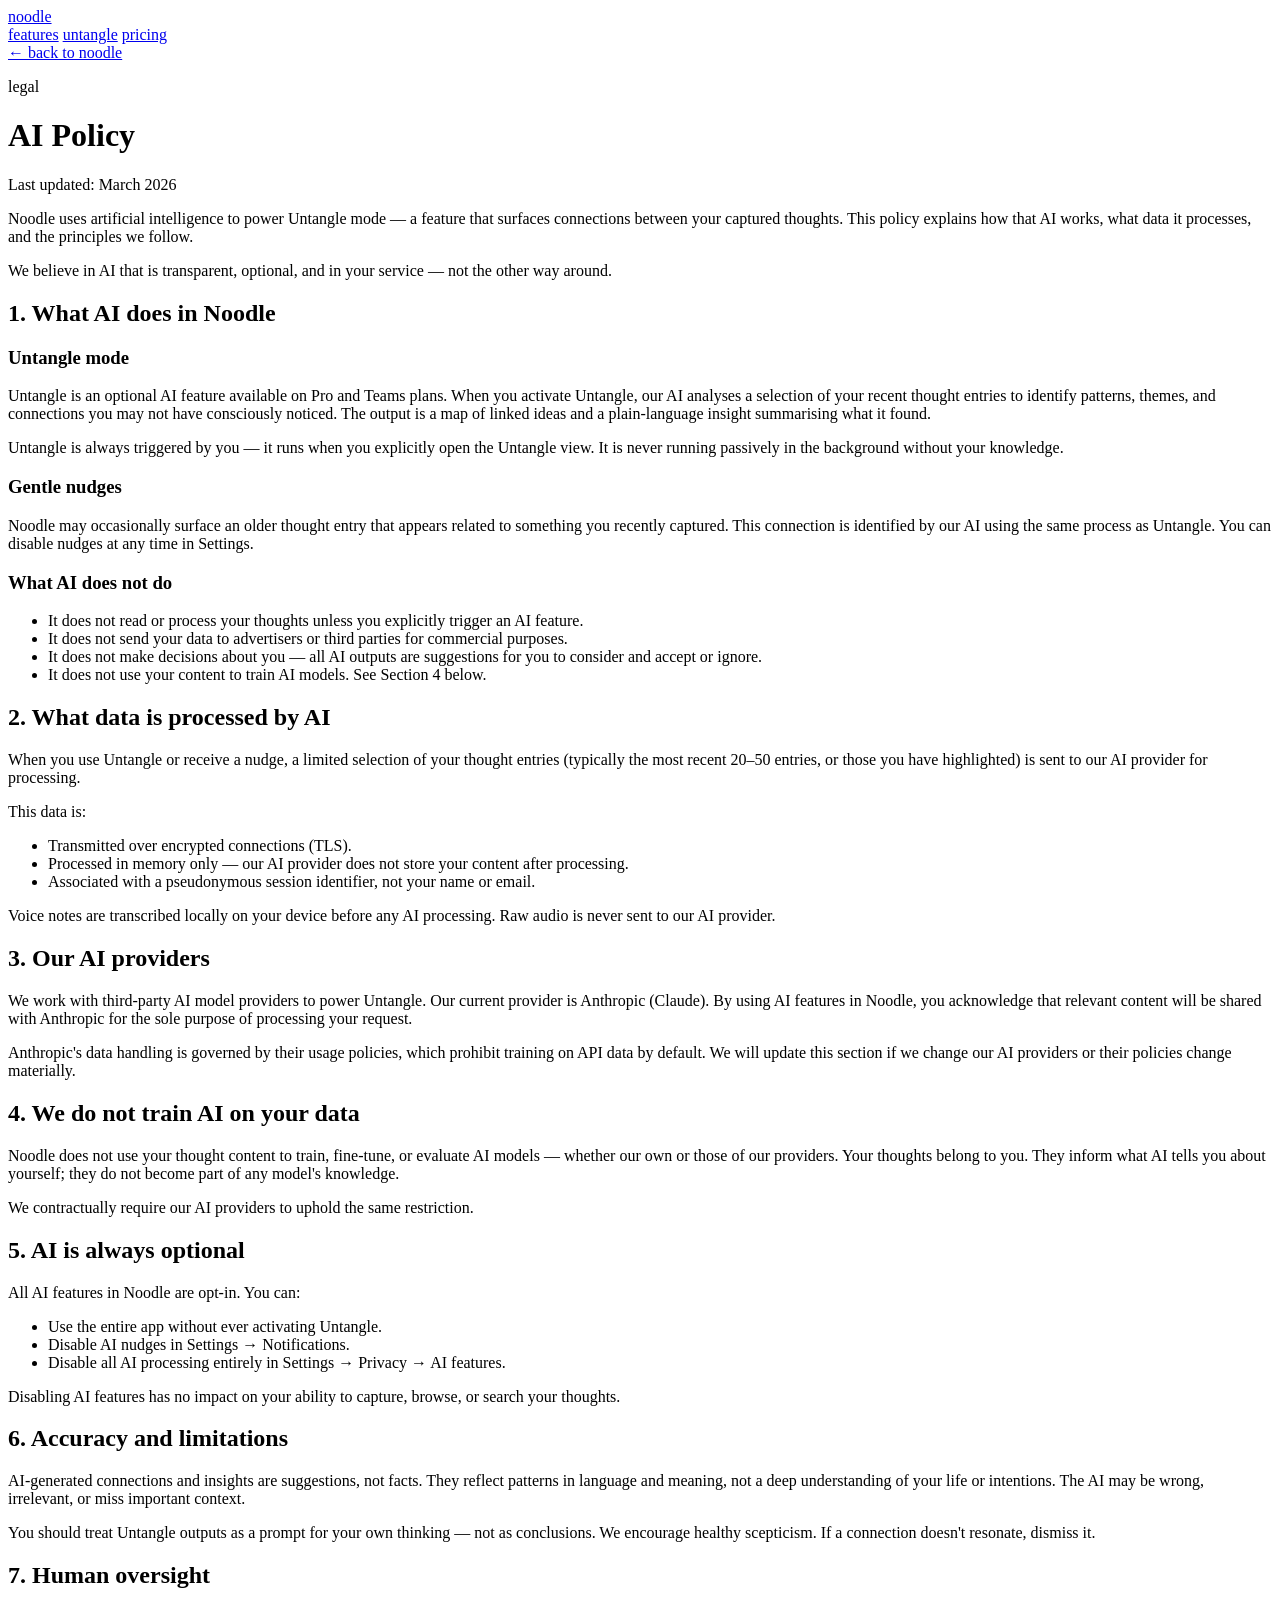
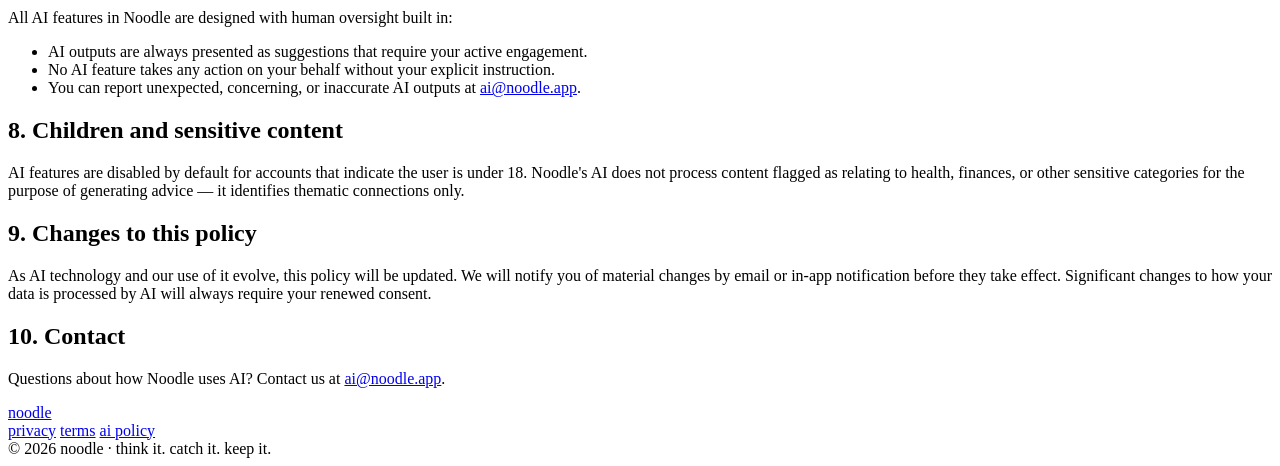
==== site/ai-policy.html @ 08058d11 "claude" ====
<!DOCTYPE html>
<html lang="en">
<head>
  <meta charset="UTF-8">
  <meta name="viewport" content="width=device-width, initial-scale=1.0">
  <title>AI Policy — noodle</title>
  <meta name="description" content="How Noodle uses artificial intelligence, what data is processed, and the principles we follow.">
  <meta name="theme-color" content="#F7F5F2">
  <meta name="robots" content="noindex">

  <!-- Favicon -->
  <link rel="icon" type="image/svg+xml" href="/favicon.svg">

  <!-- Fonts -->
  <link rel="preconnect" href="https://fonts.googleapis.com">
  <link rel="preconnect" href="https://fonts.gstatic.com" crossorigin>
  <link href="https://fonts.googleapis.com/css2?family=DM+Sans:ital,wght@0,300;0,400;0,500;0,700;1,300;1,400&family=DM+Mono:wght@400;500&display=swap" rel="stylesheet">

  <!-- CSS -->
  <link rel="stylesheet" href="/assets/css/style.css">
</head>
<body>

  <!-- ─── NAV ─── -->
  <nav class="nav">
    <a class="nav__logo-link" href="/">
      <img class="nav__logo-img" src="/assets/img/logo.svg" alt="noodle" onerror="this.style.display='none'">
      <span class="nav__logo">noodle</span>
    </a>
    <div class="nav__links">
      <a href="/#features" class="nav__link">features</a>
      <a href="/#untangle" class="nav__link">untangle</a>
      <a href="/#pricing" class="nav__link">pricing</a>
    </div>
  </nav>

  <div class="rule"></div>

  <!-- ─── CONTENT ─── -->
  <div class="policy-page">
    <a class="policy-page__back" href="/">
      ← back to noodle
    </a>

    <p class="policy-page__eyebrow">legal</p>
    <h1 class="policy-page__title">AI Policy</h1>
    <p class="policy-page__updated">Last updated: March 2026</p>

    <p>Noodle uses artificial intelligence to power Untangle mode — a feature that surfaces connections between your captured thoughts. This policy explains how that AI works, what data it processes, and the principles we follow.</p>

    <p>We believe in AI that is transparent, optional, and in your service — not the other way around.</p>

    <h2>1. What AI does in Noodle</h2>

    <h3>Untangle mode</h3>
    <p>Untangle is an optional AI feature available on Pro and Teams plans. When you activate Untangle, our AI analyses a selection of your recent thought entries to identify patterns, themes, and connections you may not have consciously noticed. The output is a map of linked ideas and a plain-language insight summarising what it found.</p>
    <p>Untangle is always triggered by you — it runs when you explicitly open the Untangle view. It is never running passively in the background without your knowledge.</p>

    <h3>Gentle nudges</h3>
    <p>Noodle may occasionally surface an older thought entry that appears related to something you recently captured. This connection is identified by our AI using the same process as Untangle. You can disable nudges at any time in Settings.</p>

    <h3>What AI does not do</h3>
    <ul>
      <li>It does not read or process your thoughts unless you explicitly trigger an AI feature.</li>
      <li>It does not send your data to advertisers or third parties for commercial purposes.</li>
      <li>It does not make decisions about you — all AI outputs are suggestions for you to consider and accept or ignore.</li>
      <li>It does not use your content to train AI models. See Section 4 below.</li>
    </ul>

    <h2>2. What data is processed by AI</h2>
    <p>When you use Untangle or receive a nudge, a limited selection of your thought entries (typically the most recent 20–50 entries, or those you have highlighted) is sent to our AI provider for processing.</p>
    <p>This data is:</p>
    <ul>
      <li>Transmitted over encrypted connections (TLS).</li>
      <li>Processed in memory only — our AI provider does not store your content after processing.</li>
      <li>Associated with a pseudonymous session identifier, not your name or email.</li>
    </ul>
    <p>Voice notes are transcribed locally on your device before any AI processing. Raw audio is never sent to our AI provider.</p>

    <h2>3. Our AI providers</h2>
    <p>We work with third-party AI model providers to power Untangle. Our current provider is Anthropic (Claude). By using AI features in Noodle, you acknowledge that relevant content will be shared with Anthropic for the sole purpose of processing your request.</p>
    <p>Anthropic's data handling is governed by their usage policies, which prohibit training on API data by default. We will update this section if we change our AI providers or their policies change materially.</p>

    <h2>4. We do not train AI on your data</h2>
    <p>Noodle does not use your thought content to train, fine-tune, or evaluate AI models — whether our own or those of our providers. Your thoughts belong to you. They inform what AI tells you about yourself; they do not become part of any model's knowledge.</p>
    <p>We contractually require our AI providers to uphold the same restriction.</p>

    <h2>5. AI is always optional</h2>
    <p>All AI features in Noodle are opt-in. You can:</p>
    <ul>
      <li>Use the entire app without ever activating Untangle.</li>
      <li>Disable AI nudges in Settings → Notifications.</li>
      <li>Disable all AI processing entirely in Settings → Privacy → AI features.</li>
    </ul>
    <p>Disabling AI features has no impact on your ability to capture, browse, or search your thoughts.</p>

    <h2>6. Accuracy and limitations</h2>
    <p>AI-generated connections and insights are suggestions, not facts. They reflect patterns in language and meaning, not a deep understanding of your life or intentions. The AI may be wrong, irrelevant, or miss important context.</p>
    <p>You should treat Untangle outputs as a prompt for your own thinking — not as conclusions. We encourage healthy scepticism. If a connection doesn't resonate, dismiss it.</p>

    <h2>7. Human oversight</h2>
    <p>All AI features in Noodle are designed with human oversight built in:</p>
    <ul>
      <li>AI outputs are always presented as suggestions that require your active engagement.</li>
      <li>No AI feature takes any action on your behalf without your explicit instruction.</li>
      <li>You can report unexpected, concerning, or inaccurate AI outputs at <a href="mailto:ai@noodle.app">ai@noodle.app</a>.</li>
    </ul>

    <h2>8. Children and sensitive content</h2>
    <p>AI features are disabled by default for accounts that indicate the user is under 18. Noodle's AI does not process content flagged as relating to health, finances, or other sensitive categories for the purpose of generating advice — it identifies thematic connections only.</p>

    <h2>9. Changes to this policy</h2>
    <p>As AI technology and our use of it evolve, this policy will be updated. We will notify you of material changes by email or in-app notification before they take effect. Significant changes to how your data is processed by AI will always require your renewed consent.</p>

    <h2>10. Contact</h2>
    <p>Questions about how Noodle uses AI? Contact us at <a href="mailto:ai@noodle.app">ai@noodle.app</a>.</p>
  </div>

  <!-- ─── FOOTER ─── -->
  <footer class="footer">
    <div class="footer__inner">
      <a class="footer__logo-link" href="/">
        <img class="footer__logo-img" src="/assets/img/logo.svg" alt="noodle" onerror="this.style.display='none'">
        <span class="footer__logo">noodle</span>
      </a>
      <nav class="footer__nav" aria-label="Legal">
        <a href="/privacy.html" class="footer__nav-link">privacy</a>
        <a href="/terms.html" class="footer__nav-link">terms</a>
        <a href="/ai-policy.html" class="footer__nav-link">ai policy</a>
      </nav>
      <span class="footer__copy">&copy; 2026 noodle &middot; think it. catch it. keep it.</span>
    </div>
  </footer>

</body>
</html>
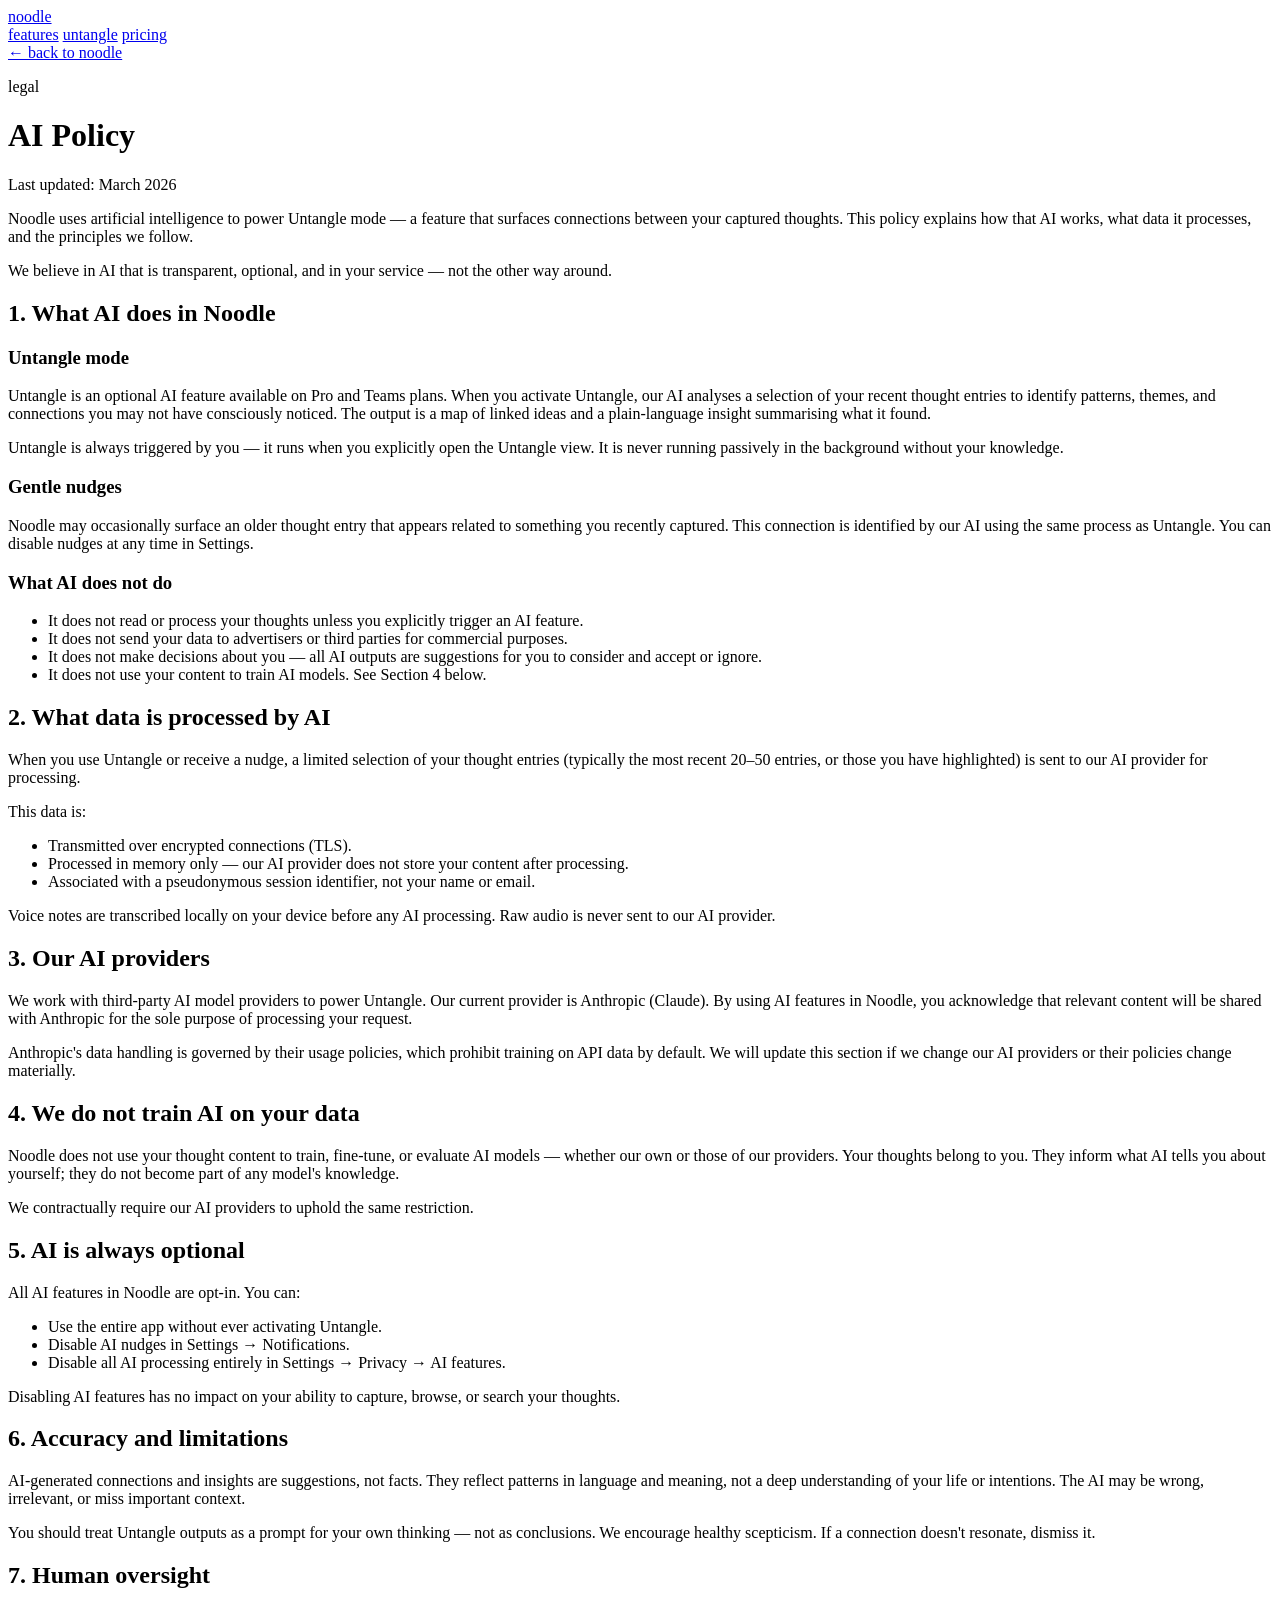
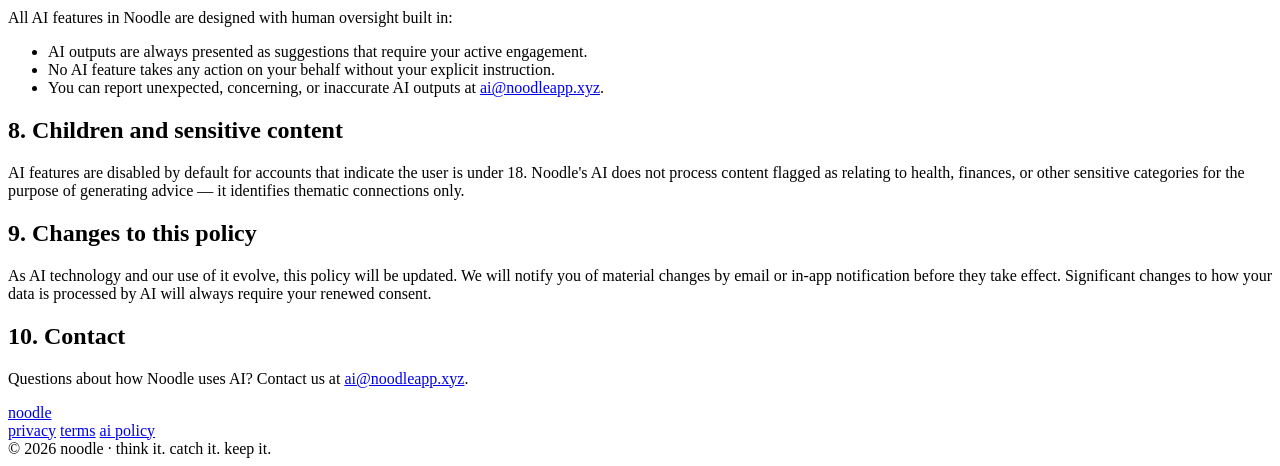
==== commit b972b5ff: "domain" ====
--- a/site/ai-policy.html
+++ b/site/ai-policy.html
@@ -103,7 +103,7 @@
     <ul>
       <li>AI outputs are always presented as suggestions that require your active engagement.</li>
       <li>No AI feature takes any action on your behalf without your explicit instruction.</li>
-      <li>You can report unexpected, concerning, or inaccurate AI outputs at <a href="mailto:ai@noodle.app">ai@noodle.app</a>.</li>
+      <li>You can report unexpected, concerning, or inaccurate AI outputs at <a href="mailto:ai@noodleapp.xyz">ai@noodleapp.xyz</a>.</li>
     </ul>
 
     <h2>8. Children and sensitive content</h2>
@@ -113,7 +113,7 @@
     <p>As AI technology and our use of it evolve, this policy will be updated. We will notify you of material changes by email or in-app notification before they take effect. Significant changes to how your data is processed by AI will always require your renewed consent.</p>
 
     <h2>10. Contact</h2>
-    <p>Questions about how Noodle uses AI? Contact us at <a href="mailto:ai@noodle.app">ai@noodle.app</a>.</p>
+    <p>Questions about how Noodle uses AI? Contact us at <a href="mailto:ai@noodleapp.xyz">ai@noodleapp.xyz</a>.</p>
   </div>
 
   <!-- ─── FOOTER ─── -->
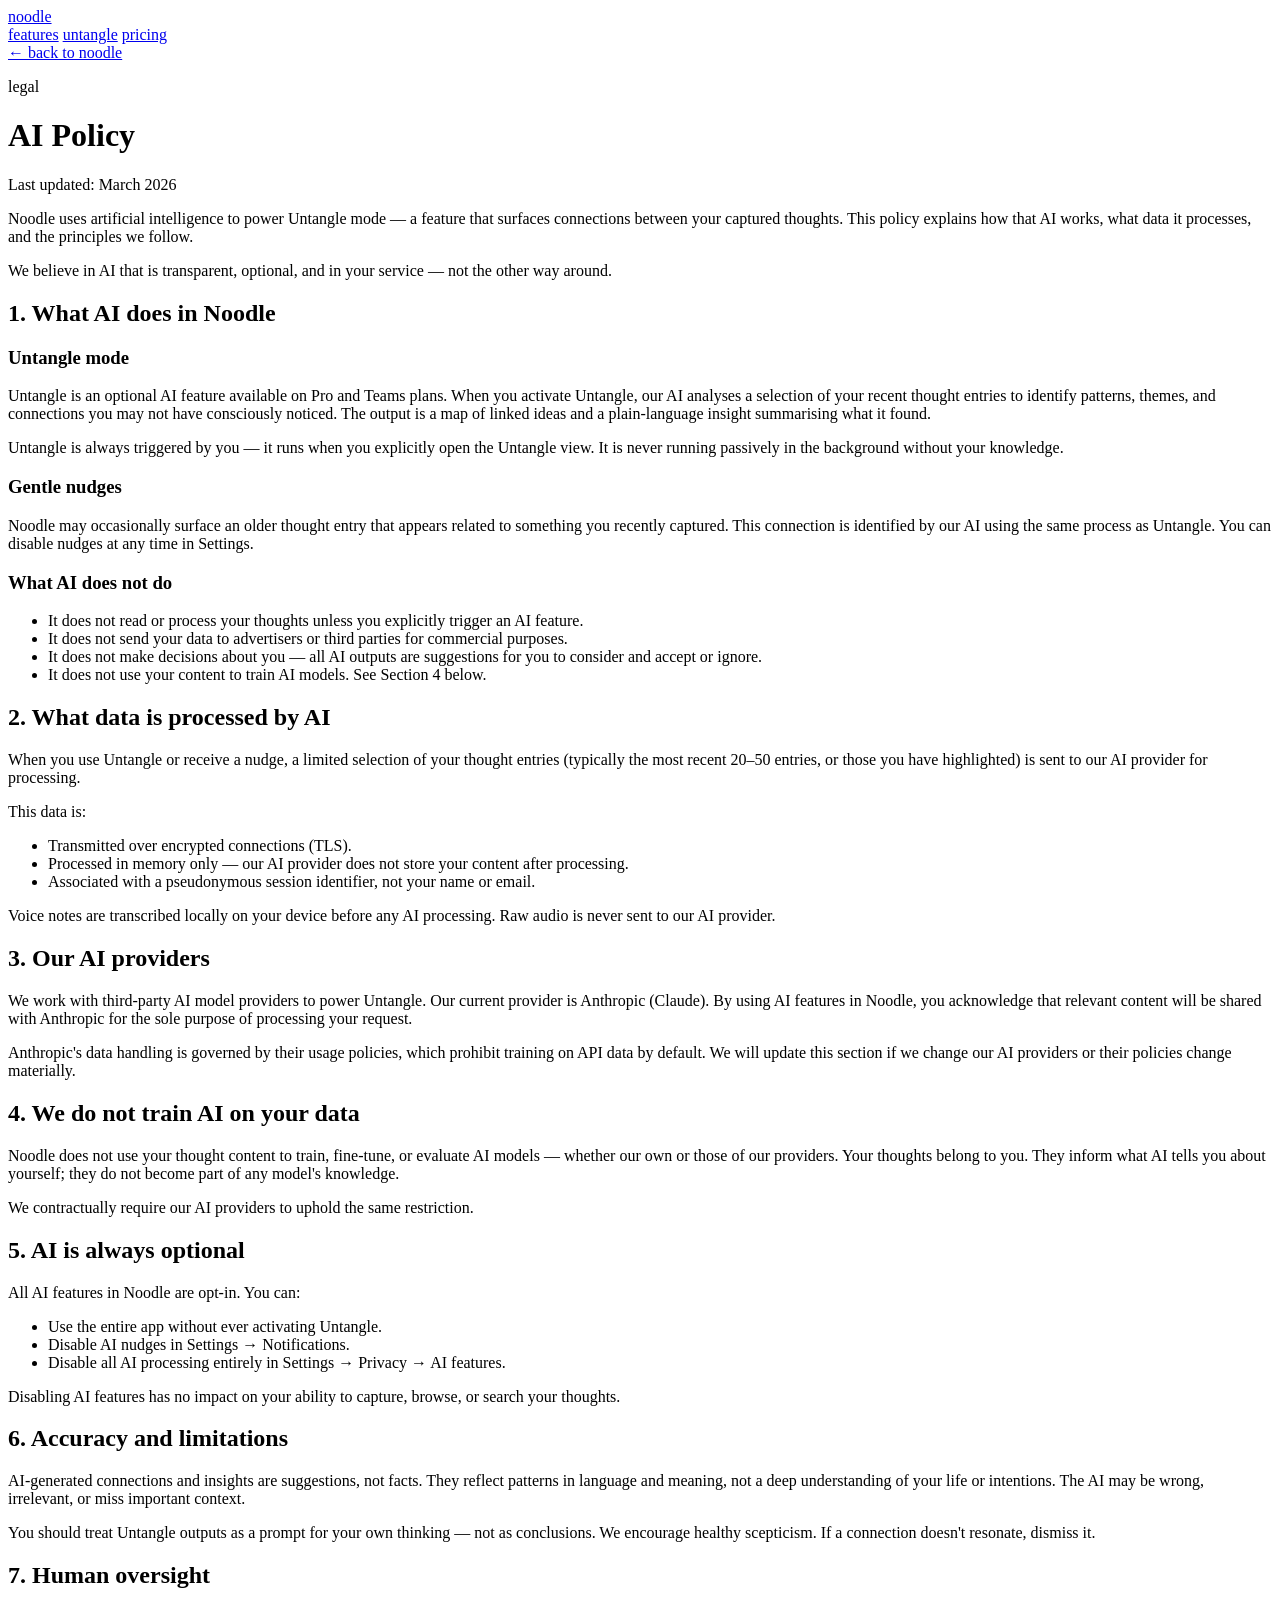
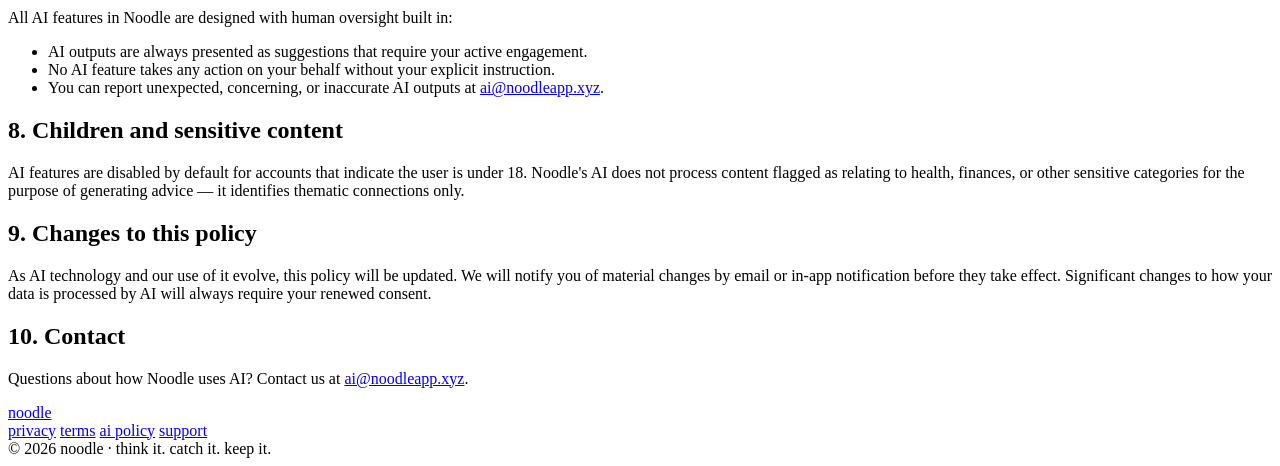
==== commit ded03a09: "support" ====
--- a/site/ai-policy.html
+++ b/site/ai-policy.html
@@ -127,6 +127,7 @@
         <a href="/privacy.html" class="footer__nav-link">privacy</a>
         <a href="/terms.html" class="footer__nav-link">terms</a>
         <a href="/ai-policy.html" class="footer__nav-link">ai policy</a>
+        <a href="/support.html" class="footer__nav-link">support</a>
       </nav>
       <span class="footer__copy">&copy; 2026 noodle &middot; think it. catch it. keep it.</span>
     </div>
